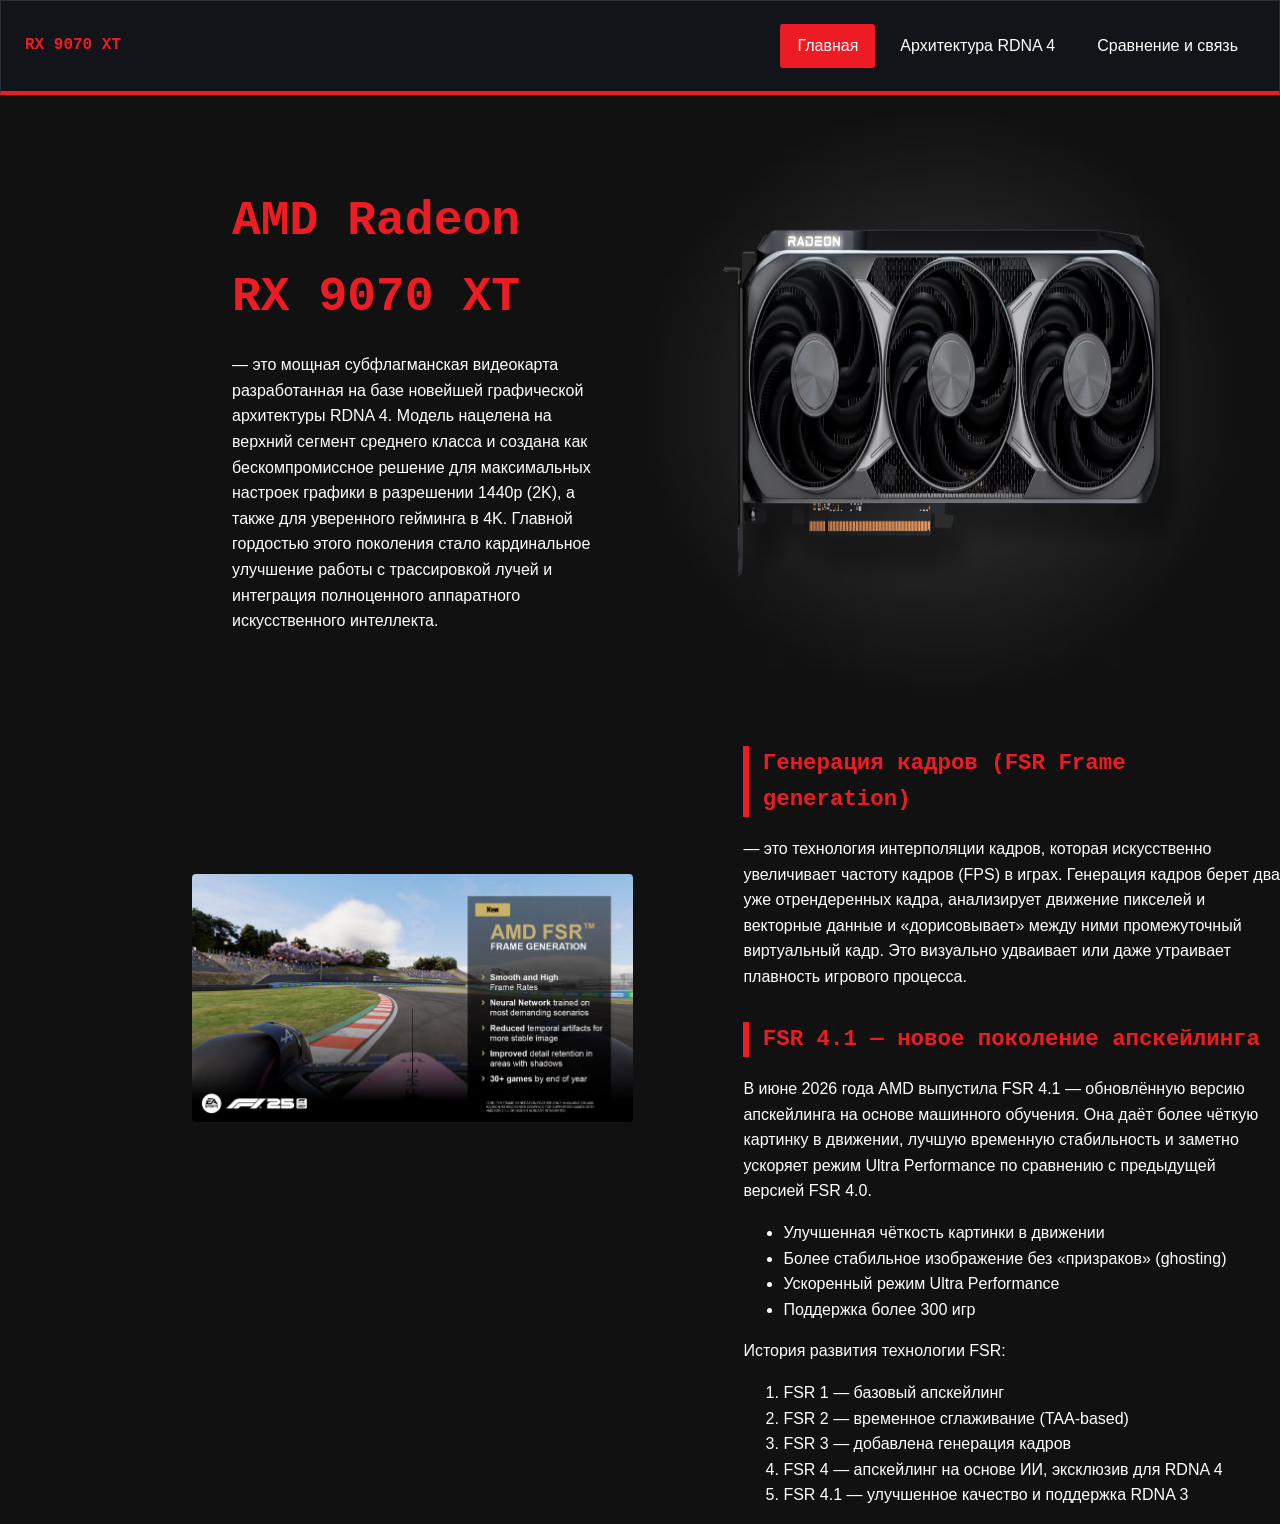
==== index.html @ 995c96e2 "Add files via upload" ====
<!DOCTYPE html>
<html lang="en">
<head>
    <meta charset="UTF-8">
    <meta name="viewport" content="width=device-width, initial-scale=1.0">
    <title>Document</title>
    <link rel="stylesheet" href="css/style.css">
</head>
<body>
    <header class="site-header">
    <p class="brand">RX 9070 XT</p>
    <nav class="main-nav" >
      <ul>
        <li><a class="nav-link active" href="index.html" aria-current="page">Главная</a></li>
        <li><a class="nav-link" href="about.html">Архитектура RDNA 4</a></li>
        <li><a class="nav-link" href="contact.html">Сравнение и связь</a></li>
      </ul>
    </nav>
  </header>
<main>
    <figure style="border:0 !important; outline:none !important; box-shadow:none !important; background:none !important; padding:0 !important;">
        <div class="figdiv">
            <h1 class = "figh1" id="hero-title">AMD Radeon RX 9070 XT</h1>
        <p class="lead">
      — это мощная субфлагманская видеокарта разработанная на базе новейшей графической архитектуры RDNA 4.
       Модель нацелена на верхний сегмент среднего класса и создана как бескомпромиссное 
       решение для максимальных настроек графики в разрешении 1440p (2K), а также для уверенного гейминга в 4K. Главной гордостью этого поколения стало кардинальное улучшение работы с 
      трассировкой лучей и интеграция полноценного аппаратного искусственного интеллекта. 
    </p>
</div>
    <img class="figimg" src="images/1.png" style="border:0 !important; outline:none !important; box-shadow:none !important;" alt="Radeon RX 9070 XT" >
    </figure>
    <div class="block2">
      <div class="block2img1">
        <img class="block2img" src="images/framegen1.jpg" alt="Слайд AMD FSR Frame Generation: плавные кадры,
         нейросеть, снижение артефактов, поддержка 30+ игр" style="border:0 !important; outline:none !important; box-shadow:none !important;" >
      </div>
      <div class="block2.1">
<h2>Генерация кадров (FSR Frame generation)</h2>
<p class="fsrfm">
   — это технология интерполяции кадров, 
   которая искусственно увеличивает частоту кадров (FPS) в играх. Генерация кадров берет два уже отрендеренных кадра, анализирует движение пикселей и векторные данные и «дорисовывает»
   между ними промежуточный виртуальный кадр. Это визуально удваивает или даже утраивает плавность игрового процесса.
</p>

<h2>FSR 4.1 — новое поколение апскейлинга</h2>
<p class="fsr">
  В июне 2026 года AMD выпустила FSR 4.1 — обновлённую версию апскейлинга
  на основе машинного обучения. Она даёт более чёткую картинку в движении,
  лучшую временную стабильность и заметно ускоряет режим Ultra Performance
  по сравнению с предыдущей версией FSR 4.0.
</p>

<ul>
  <li>Улучшенная чёткость картинки в движении</li>
  <li>Более стабильное изображение без «призраков» (ghosting)</li>
  <li>Ускоренный режим Ultra Performance</li>
  <li>Поддержка более 300 игр</li>
</ul>

<p>История развития технологии FSR:</p>
<ol>
  <li>FSR 1 — базовый апскейлинг</li>
  <li>FSR 2 — временное сглаживание (TAA-based)</li>
  <li>FSR 3 — добавлена генерация кадров</li>
  <li>FSR 4 — апскейлинг на основе ИИ, эксклюзив для RDNA 4</li>
  <li>FSR 4.1 — улучшенное качество и поддержка RDNA 3</li>
</ol>
</div>
</div>
</main>
</body>
</html>
---- css/style.css ----
body {
  margin: 0;               
              
  background-color: #111111;
  color: s;
  font-family: "Segoe UI", Tahoma, sans-serif;
  font-size: 100%;                
  line-height: 1.6;
}


.site-header {
  display: flex;
  flex-wrap: wrap;
  align-items: center;
  justify-content: space-between;
  gap: 1rem;
  padding: 1rem 1.5rem;
  background-color: #12141a;
  border: 1px solid #2a2e38;
  border-bottom: 4px solid rgb(237, 28, 36);
}

h1, h2, .brand {
  font-family: "Consolas", "Courier New", monospace;
  color: rgb(237, 28, 36);
  font-weight: 700;
}

h1 {
  font-size: 2.1rem;               /* rem: размер от корневого шрифта */
  text-align: center;
  margin: 1.5rem 0 0.5rem;
}

h2 {
  font-size: 1.4rem;
  text-align: left;
  border-left: 6px solid rgb(237, 28, 36);
  padding-left: 0.6em;             /* em: отступ зависит от размера h2 */
  margin-top: 2rem;
}

p {
  max-width: 70ch;
}

img {
  max-width: 100%;
  height: auto;
  border: 1px solid #2a2e38;
  border-radius: 4px;
  background-color: #12141a;
}

a {
  color: rgb(180, 20, 26);
}

.nav-link {
  display: block;
  padding: 0.5rem 1rem;
  text-decoration: none;           /* убираем подчёркивание */
  color: white;
  border: 1px solid transparent;
  border-radius: 3px;
}

.main-nav ul {
  display: flex;
  flex-wrap: wrap;
  gap: 0.5rem;
  list-style: none;
  margin: 0;
  padding: 0;
}

.lead {
    color: white;
    font-family: Georgia, 'Times New Roman',;

}

figure, figure img {
    outline: none !important;
    outline-width: 0 !important;
    box-shadow: none !important;
    display: flex
}

.figh1 {
    text-align: left;
    font-size: 300%;
    font-family: Georgia, 'Times New Roman',;
}

.figimg {
justify-content: center;
    display: flex;
    width: 50%;
    height: auto;
}

.figdiv {
    padding: 3rem;
    padding-left: 12rem;
}

.nav-link.active {
  background-color: rgb(237, 28, 36);
  color: white;
}


.fsrfm {
    color: white;
}

.fsr {
    color: white;
}

li {
    color: white;
}


p {
    color: white;
}

.block2img {
    width: 80%;
    height: auto;
}

.block2img1 {
    padding-top: 10rem;
    padding-left: 12rem;
    justify-content: center;
    width: 50%;
}

.block2 {
    display: flex;
}
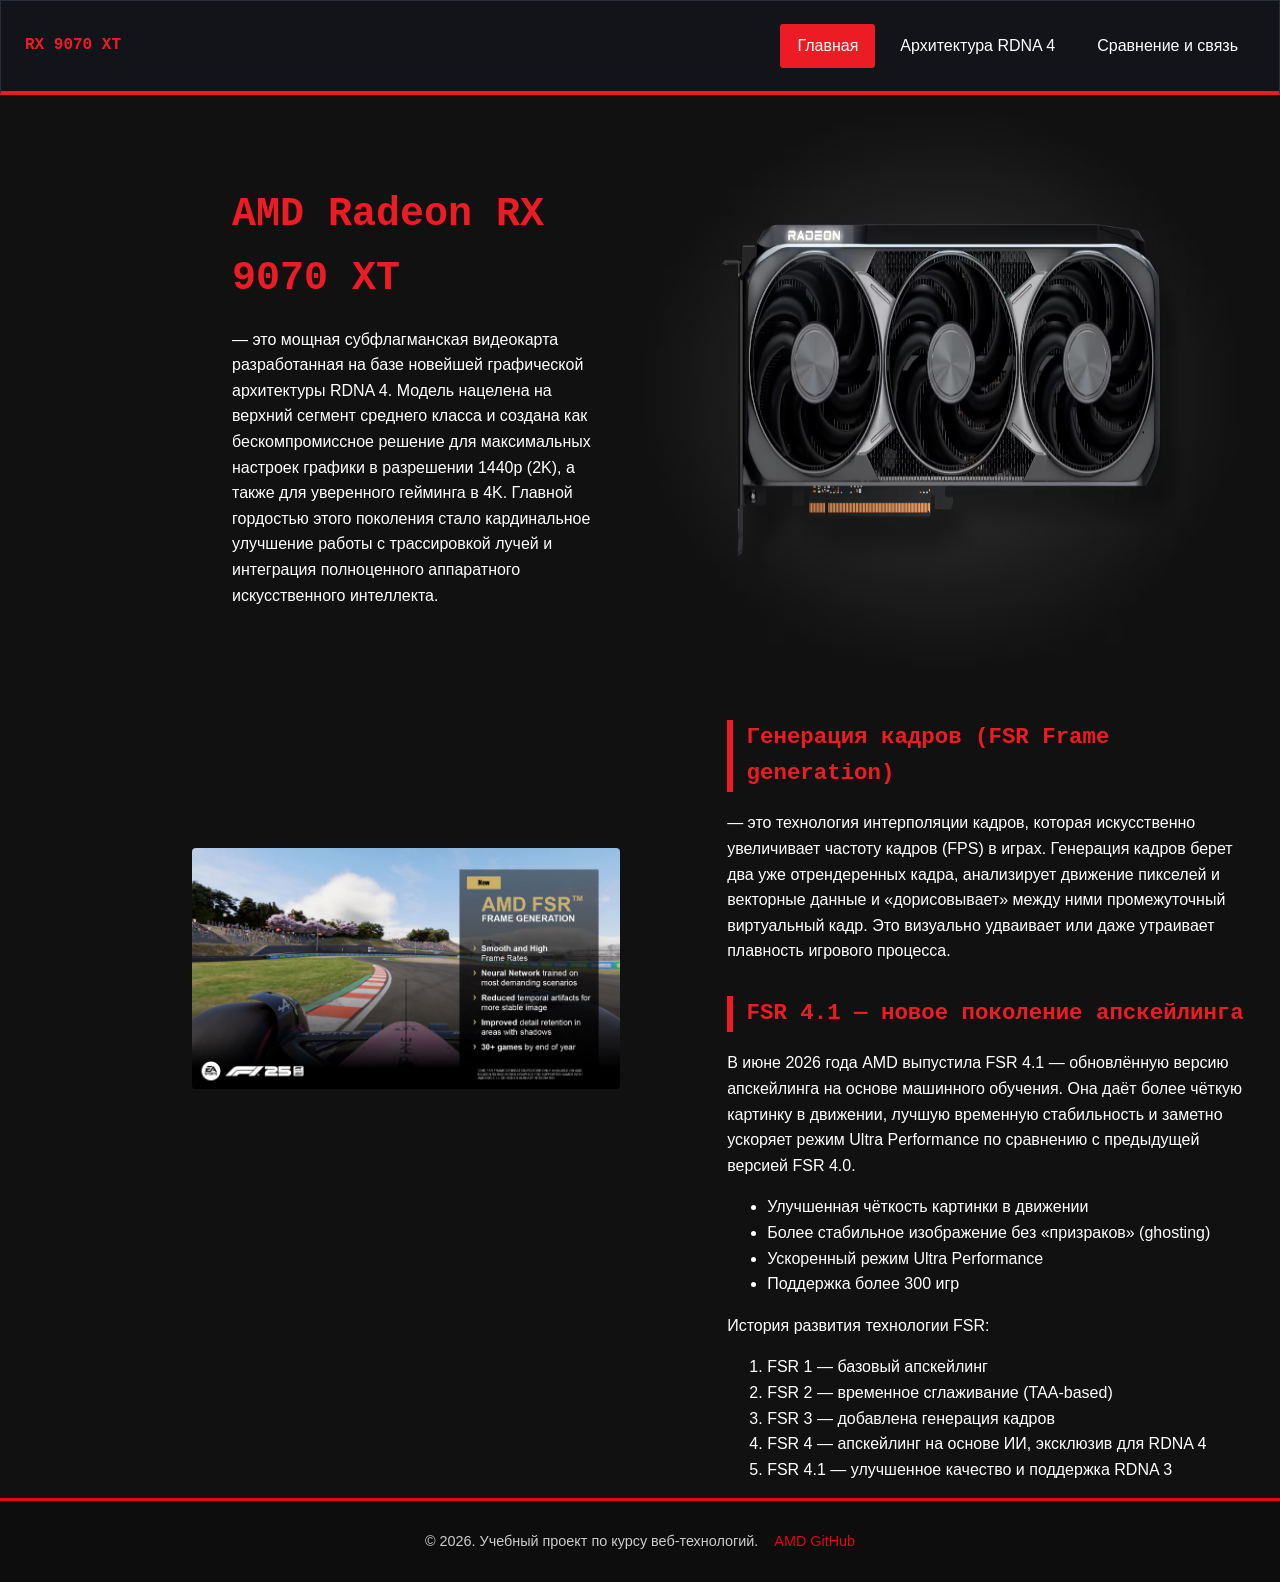
==== commit 5703ac2c: "Add files via upload" ====
--- a/index.html
+++ b/index.html
@@ -35,7 +35,7 @@
         <img class="block2img" src="images/framegen1.jpg" alt="Слайд AMD FSR Frame Generation: плавные кадры,
          нейросеть, снижение артефактов, поддержка 30+ игр" style="border:0 !important; outline:none !important; box-shadow:none !important;" >
       </div>
-      <div class="block2.1">
+      <div class="block21">
 <h2>Генерация кадров (FSR Frame generation)</h2>
 <p class="fsrfm">
    — это технология интерполяции кадров, 
@@ -69,5 +69,13 @@
 </div>
 </div>
 </main>
+<footer>
+  <p>&copy; 2026. Учебный проект по курсу веб-технологий.</p>
+  <p>
+    <p>
+     <a href="https://www.amd.com" target="_blank" rel="noopener" style="padding-left: 1rem;">AMD</a>
+      <a href="https://github.com/leantt32114/Assignment1WEB/settings/pages" target="_blank" rel="noopener">GitHub</a>
+      </p>
+</footer>
 </body>
 </html>
--- a/css/style.css
+++ b/css/style.css
@@ -90,7 +90,7 @@
 
 .figh1 {
     text-align: left;
-    font-size: 300%;
+    font-size: 250%;
     font-family: Georgia, 'Times New Roman',;
 }
 
@@ -143,4 +143,34 @@
 
 .block2 {
     display: flex;
+}
+
+.block21 {
+    padding-right: 2rem;
+}
+
+footer {
+  background-color: #0d0d0d;
+  border-top: 3px solid #e30613;
+  padding: 1.5rem 2rem;
+  text-align: center;
+  display: flex;
+  justify-content: center;
+}
+
+footer p {
+  color: #cccccc;
+  font-size: 0.9rem;
+  margin: 0.3rem 0;
+}
+
+footer a {
+  color: #e30613;
+  text-decoration: none;
+
+}
+
+footer a:hover {
+  color: #ffffff;
+  text-decoration: underline;
 }
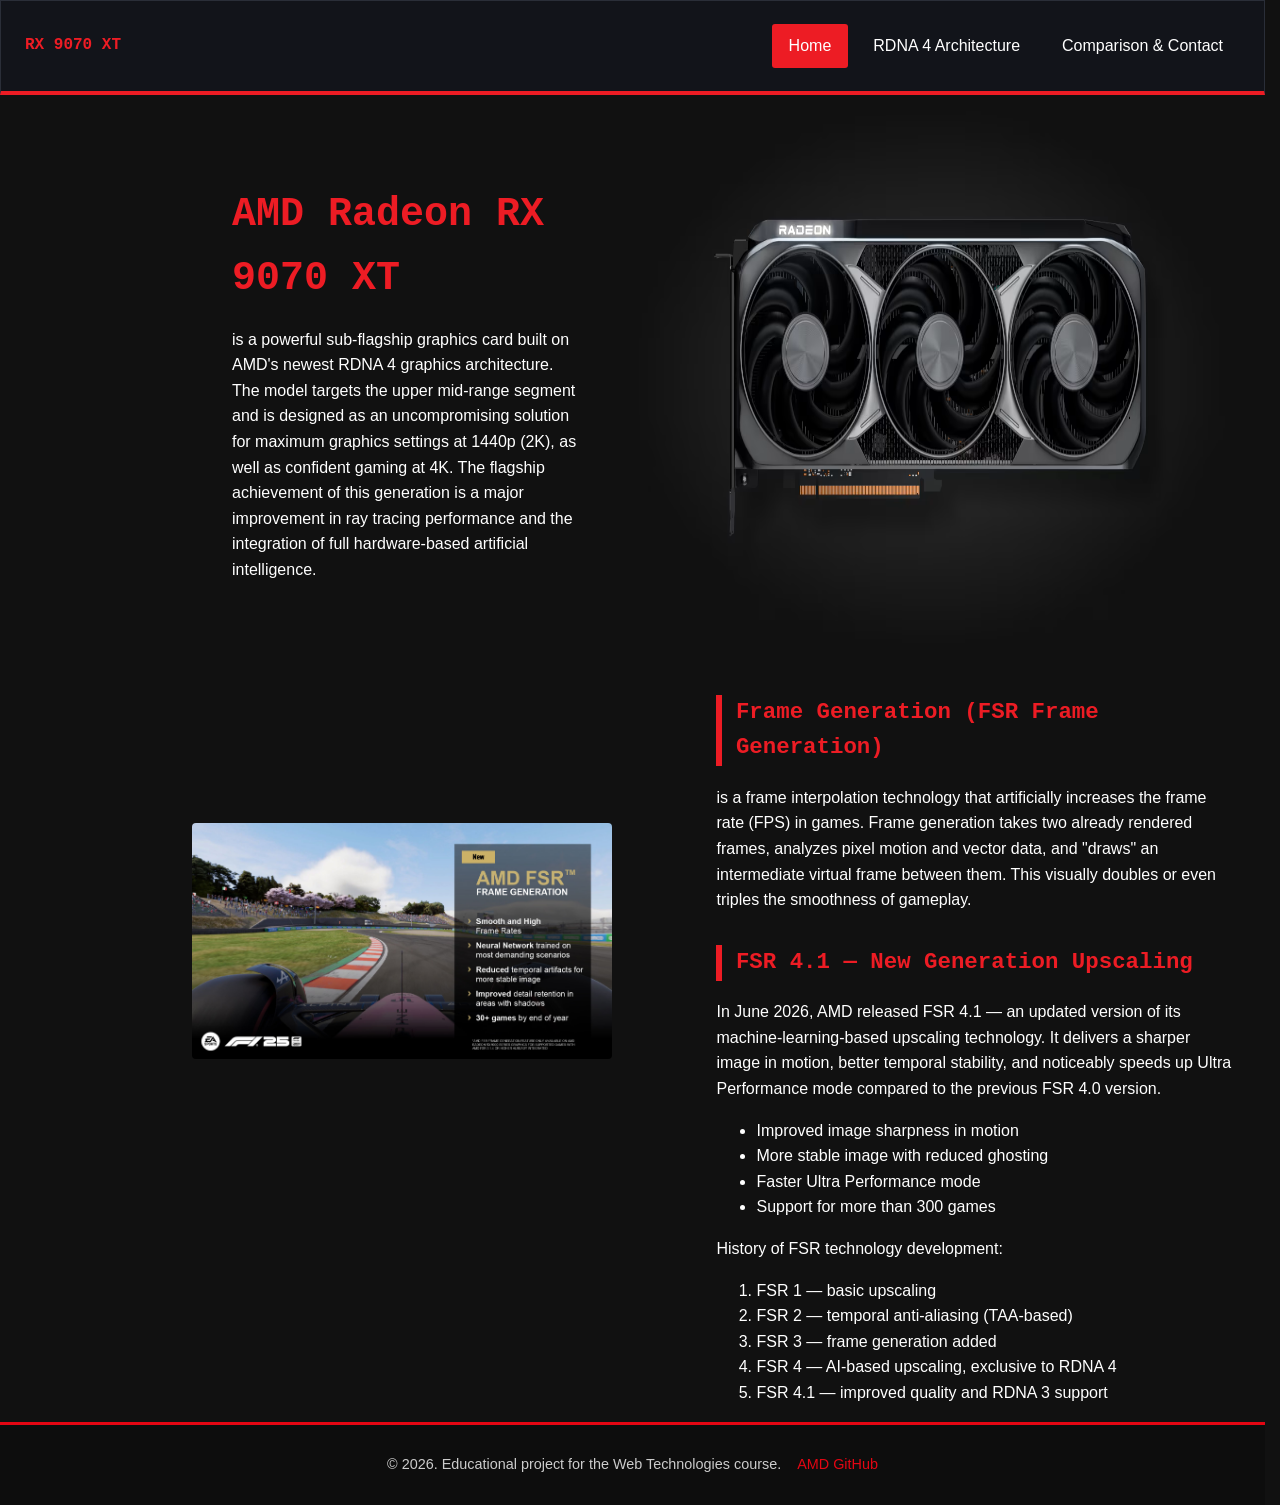
==== commit bcef53db: "Add files via upload" ====
--- a/index.html
+++ b/index.html
@@ -1,81 +1,84 @@
-<!DOCTYPE html>
-<html lang="en">
-<head>
-    <meta charset="UTF-8">
-    <meta name="viewport" content="width=device-width, initial-scale=1.0">
-    <title>Document</title>
-    <link rel="stylesheet" href="css/style.css">
-</head>
-<body>
-    <header class="site-header">
-    <p class="brand">RX 9070 XT</p>
-    <nav class="main-nav" >
-      <ul>
-        <li><a class="nav-link active" href="index.html" aria-current="page">Главная</a></li>
-        <li><a class="nav-link" href="about.html">Архитектура RDNA 4</a></li>
-        <li><a class="nav-link" href="contact.html">Сравнение и связь</a></li>
-      </ul>
-    </nav>
-  </header>
-<main>
-    <figure style="border:0 !important; outline:none !important; box-shadow:none !important; background:none !important; padding:0 !important;">
-        <div class="figdiv">
-            <h1 class = "figh1" id="hero-title">AMD Radeon RX 9070 XT</h1>
-        <p class="lead">
-      — это мощная субфлагманская видеокарта разработанная на базе новейшей графической архитектуры RDNA 4.
-       Модель нацелена на верхний сегмент среднего класса и создана как бескомпромиссное 
-       решение для максимальных настроек графики в разрешении 1440p (2K), а также для уверенного гейминга в 4K. Главной гордостью этого поколения стало кардинальное улучшение работы с 
-      трассировкой лучей и интеграция полноценного аппаратного искусственного интеллекта. 
-    </p>
-</div>
-    <img class="figimg" src="images/1.png" style="border:0 !important; outline:none !important; box-shadow:none !important;" alt="Radeon RX 9070 XT" >
-    </figure>
-    <div class="block2">
-      <div class="block2img1">
-        <img class="block2img" src="images/framegen1.jpg" alt="Слайд AMD FSR Frame Generation: плавные кадры,
-         нейросеть, снижение артефактов, поддержка 30+ игр" style="border:0 !important; outline:none !important; box-shadow:none !important;" >
-      </div>
-      <div class="block21">
-<h2>Генерация кадров (FSR Frame generation)</h2>
-<p class="fsrfm">
-   — это технология интерполяции кадров, 
-   которая искусственно увеличивает частоту кадров (FPS) в играх. Генерация кадров берет два уже отрендеренных кадра, анализирует движение пикселей и векторные данные и «дорисовывает»
-   между ними промежуточный виртуальный кадр. Это визуально удваивает или даже утраивает плавность игрового процесса.
-</p>
-
-<h2>FSR 4.1 — новое поколение апскейлинга</h2>
-<p class="fsr">
-  В июне 2026 года AMD выпустила FSR 4.1 — обновлённую версию апскейлинга
-  на основе машинного обучения. Она даёт более чёткую картинку в движении,
-  лучшую временную стабильность и заметно ускоряет режим Ultra Performance
-  по сравнению с предыдущей версией FSR 4.0.
-</p>
-
-<ul>
-  <li>Улучшенная чёткость картинки в движении</li>
-  <li>Более стабильное изображение без «призраков» (ghosting)</li>
-  <li>Ускоренный режим Ultra Performance</li>
-  <li>Поддержка более 300 игр</li>
-</ul>
-
-<p>История развития технологии FSR:</p>
-<ol>
-  <li>FSR 1 — базовый апскейлинг</li>
-  <li>FSR 2 — временное сглаживание (TAA-based)</li>
-  <li>FSR 3 — добавлена генерация кадров</li>
-  <li>FSR 4 — апскейлинг на основе ИИ, эксклюзив для RDNA 4</li>
-  <li>FSR 4.1 — улучшенное качество и поддержка RDNA 3</li>
-</ol>
-</div>
-</div>
-</main>
-<footer>
-  <p>&copy; 2026. Учебный проект по курсу веб-технологий.</p>
-  <p>
-    <p>
-     <a href="https://www.amd.com" target="_blank" rel="noopener" style="padding-left: 1rem;">AMD</a>
-      <a href="https://github.com/leantt32114/Assignment1WEB/settings/pages" target="_blank" rel="noopener">GitHub</a>
-      </p>
-</footer>
-</body>
-</html>+<!DOCTYPE html>
+<html lang="en">
+<head>
+    <meta charset="UTF-8">
+    <meta name="viewport" content="width=device-width, initial-scale=1.0">
+    <title>AMD Radeon RX 9070 XT — Overview</title>
+    <link rel="stylesheet" href="css/style.css">
+</head>
+<body>
+    <header class="site-header">
+    <p class="brand">RX 9070 XT</p>
+    <nav class="main-nav" >
+      <ul>
+        <li><a class="nav-link active" href="index.html" aria-current="page">Home</a></li>
+        <li><a class="nav-link" href="about.html">RDNA 4 Architecture</a></li>
+        <li><a class="nav-link" href="contact.html">Comparison &amp; Contact</a></li>
+      </ul>
+    </nav>
+  </header>
+<main>
+    <figure class="hero-figure">
+        <div class="figdiv">
+            <h1 class="figh1" id="hero-title">AMD Radeon RX 9070 XT</h1>
+        <p class="lead">
+      is a powerful sub-flagship graphics card built on AMD's newest RDNA 4
+       graphics architecture. The model targets the upper mid-range segment
+       and is designed as an uncompromising solution for maximum graphics
+       settings at 1440p (2K), as well as confident gaming at 4K. The
+       flagship achievement of this generation is a major improvement in
+       ray tracing performance and the integration of full hardware-based
+       artificial intelligence.
+    </p>
+</div>
+    <img class="figimg" src="images/1.png" alt="Radeon RX 9070 XT" style="border: none;">
+    </figure>
+    <div class="block2">
+      <div class="block2img1">
+        <img class="block2img" src="images/framegen1.jpg" alt="AMD FSR Frame Generation slide: smooth frame rates, neural network, reduced artifacts, support for 30+ games" style="border: none;">
+      </div>
+      <div class="block21">
+<h2>Frame Generation (FSR Frame Generation)</h2>
+<p class="fsrfm">
+   is a frame interpolation technology that artificially increases the
+   frame rate (FPS) in games. Frame generation takes two already rendered
+   frames, analyzes pixel motion and vector data, and "draws" an
+   intermediate virtual frame between them. This visually doubles or even
+   triples the smoothness of gameplay.
+</p>
+
+<h2>FSR 4.1 — New Generation Upscaling</h2>
+<p class="fsr">
+  In June 2026, AMD released FSR 4.1 — an updated version of its
+  machine-learning-based upscaling technology. It delivers a sharper
+  image in motion, better temporal stability, and noticeably speeds up
+  Ultra Performance mode compared to the previous FSR 4.0 version.
+</p>
+
+<ul>
+  <li>Improved image sharpness in motion</li>
+  <li>More stable image with reduced ghosting</li>
+  <li>Faster Ultra Performance mode</li>
+  <li>Support for more than 300 games</li>
+</ul>
+
+<p>History of FSR technology development:</p>
+<ol>
+  <li>FSR 1 — basic upscaling</li>
+  <li>FSR 2 — temporal anti-aliasing (TAA-based)</li>
+  <li>FSR 3 — frame generation added</li>
+  <li>FSR 4 — AI-based upscaling, exclusive to RDNA 4</li>
+  <li>FSR 4.1 — improved quality and RDNA 3 support</li>
+</ol>
+</div>
+</div>
+</main>
+<footer>
+  <p>&copy; 2026. Educational project for the Web Technologies course.</p>
+  <p>
+     <a class="footer-link" href="https://www.amd.com" target="_blank" rel="noopener" style="padding-left: 1rem;">AMD</a>
+      <a class="footer-link" href="https://leantt32114.github.io/Assignment1WEB/" target="_blank" rel="noopener">GitHub</a>
+  </p>
+</footer>
+</body>
+</html>
--- a/css/style.css
+++ b/css/style.css
@@ -167,10 +167,41 @@
 footer a {
   color: #e30613;
   text-decoration: none;
+  
 
 }
 
 footer a:hover {
   color: #ffffff;
   text-decoration: underline;
+}
+
+html {
+    overflow-y: scroll;
+  scrollbar-gutter: stable;
+}
+
+.ablock1p {
+    display: flex;
+}
+
+.ablock1 {
+    padding-left: 2rem;
+}
+
+.video-wrapper {
+  position: relative;
+  width: 100%;
+  aspect-ratio: 16 / 9;
+  margin: 1.5rem 0;
+}
+
+.video-wrapper iframe {
+  position: absolute;
+  top: 0;
+  left: 0;
+  width: 100%;
+  height: 100%;
+  border: none;
+  border-radius: 8px;
 }
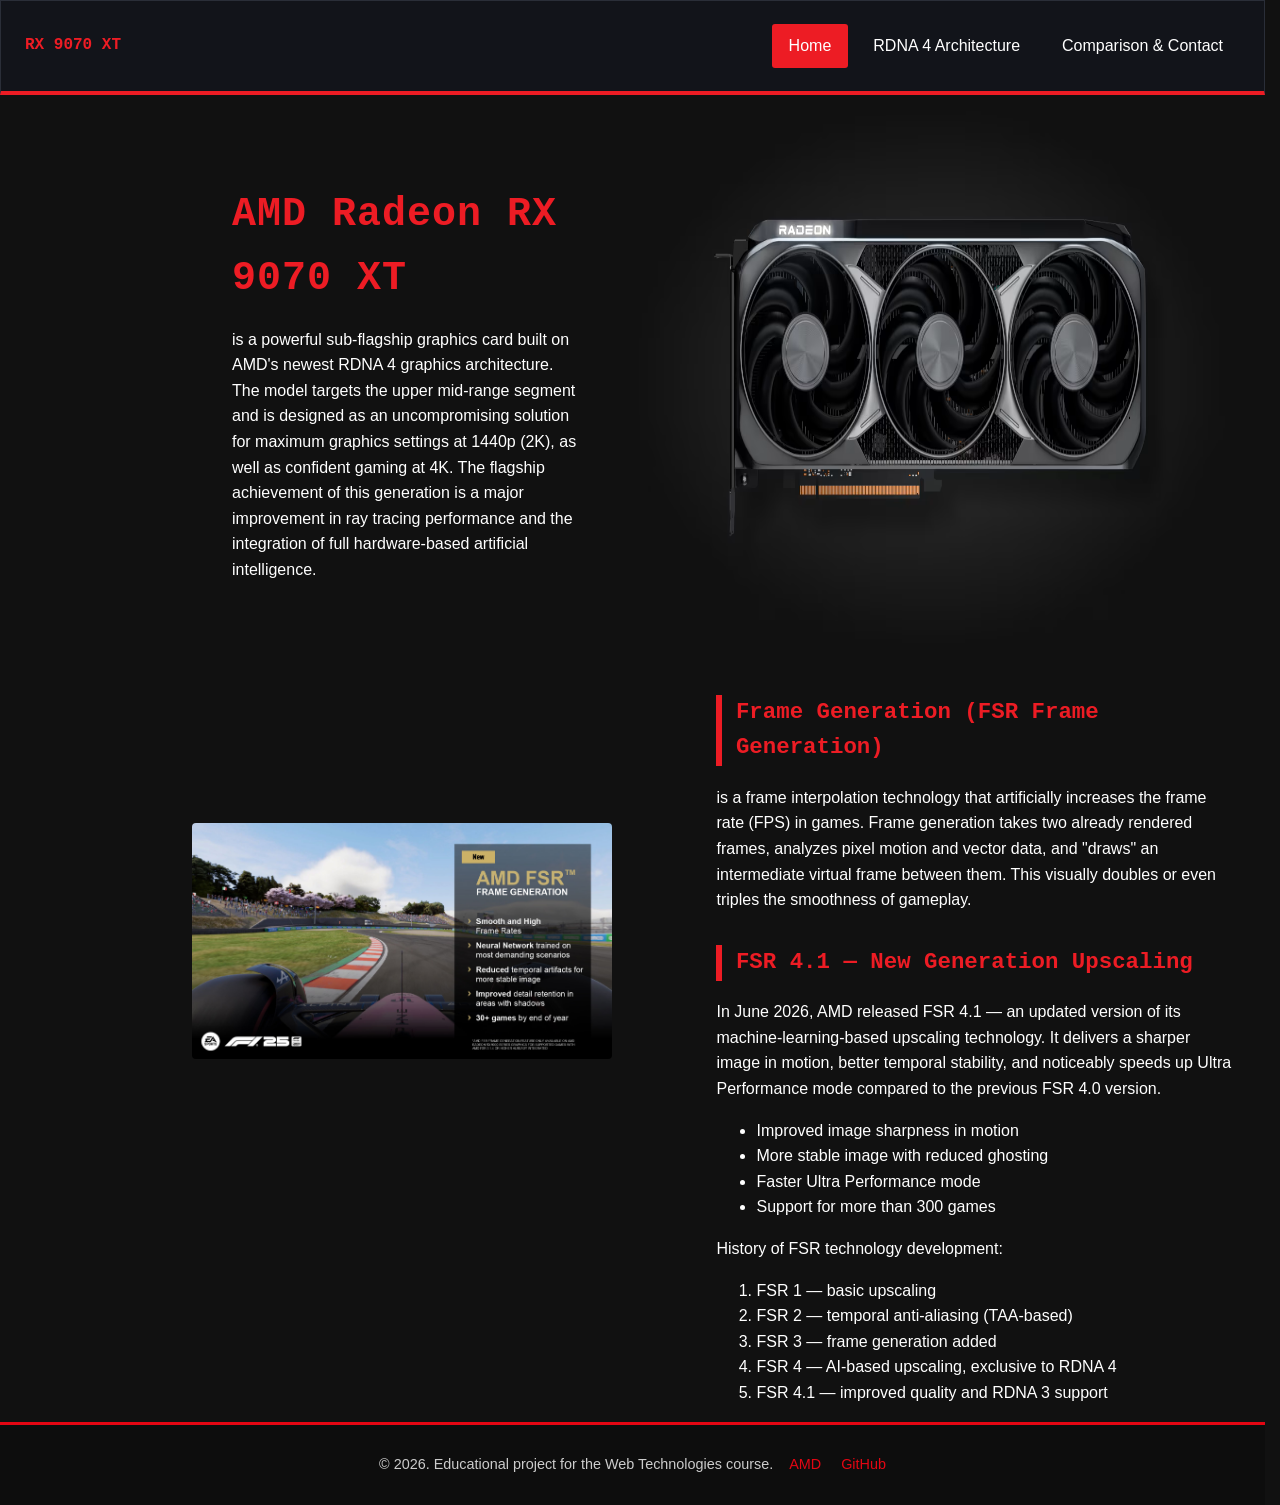
==== commit 2459ad93: "Add files via upload" ====
--- a/index.html
+++ b/index.html
@@ -3,7 +3,7 @@
 <head>
     <meta charset="UTF-8">
     <meta name="viewport" content="width=device-width, initial-scale=1.0">
-    <title>AMD Radeon RX 9070 XT — Overview</title>
+    <title>AMD Radeon RX 9070 XT - Overview</title>
     <link rel="stylesheet" href="css/style.css">
 </head>
 <body>
@@ -31,11 +31,11 @@
        artificial intelligence.
     </p>
 </div>
-    <img class="figimg" src="images/1.png" alt="Radeon RX 9070 XT" style="border: none;">
+    <img class="figimg" src="images/1.png" alt="Radeon RX 9070 XT">
     </figure>
     <div class="block2">
       <div class="block2img1">
-        <img class="block2img" src="images/framegen1.jpg" alt="AMD FSR Frame Generation slide: smooth frame rates, neural network, reduced artifacts, support for 30+ games" style="border: none;">
+        <img class="block2img" src="images/framegen1.jpg" alt="AMD FSR Frame Generation slide: smooth frame rates, neural network, reduced artifacts, support for 30+ games">
       </div>
       <div class="block21">
 <h2>Frame Generation (FSR Frame Generation)</h2>
@@ -76,7 +76,7 @@
 <footer>
   <p>&copy; 2026. Educational project for the Web Technologies course.</p>
   <p>
-     <a class="footer-link" href="https://www.amd.com" target="_blank" rel="noopener" style="padding-left: 1rem;">AMD</a>
+     <a class="footer-link" href="https://www.amd.com" target="_blank" rel="noopener">AMD</a>
       <a class="footer-link" href="https://leantt32114.github.io/Assignment1WEB/" target="_blank" rel="noopener">GitHub</a>
   </p>
 </footer>
--- a/css/style.css
+++ b/css/style.css
@@ -1,207 +1,345 @@
-body {
-  margin: 0;               
-              
-  background-color: #111111;
-  color: s;
-  font-family: "Segoe UI", Tahoma, sans-serif;
-  font-size: 100%;                
-  line-height: 1.6;
-}
-
-
-.site-header {
-  display: flex;
-  flex-wrap: wrap;
-  align-items: center;
-  justify-content: space-between;
-  gap: 1rem;
-  padding: 1rem 1.5rem;
-  background-color: #12141a;
-  border: 1px solid #2a2e38;
-  border-bottom: 4px solid rgb(237, 28, 36);
-}
-
-h1, h2, .brand {
-  font-family: "Consolas", "Courier New", monospace;
-  color: rgb(237, 28, 36);
-  font-weight: 700;
-}
-
-h1 {
-  font-size: 2.1rem;               /* rem: размер от корневого шрифта */
-  text-align: center;
-  margin: 1.5rem 0 0.5rem;
-}
-
-h2 {
-  font-size: 1.4rem;
-  text-align: left;
-  border-left: 6px solid rgb(237, 28, 36);
-  padding-left: 0.6em;             /* em: отступ зависит от размера h2 */
-  margin-top: 2rem;
-}
-
-p {
-  max-width: 70ch;
-}
-
-img {
-  max-width: 100%;
-  height: auto;
-  border: 1px solid #2a2e38;
-  border-radius: 4px;
-  background-color: #12141a;
-}
-
-a {
-  color: rgb(180, 20, 26);
-}
-
-.nav-link {
-  display: block;
-  padding: 0.5rem 1rem;
-  text-decoration: none;           /* убираем подчёркивание */
-  color: white;
-  border: 1px solid transparent;
-  border-radius: 3px;
-}
-
-.main-nav ul {
-  display: flex;
-  flex-wrap: wrap;
-  gap: 0.5rem;
-  list-style: none;
-  margin: 0;
-  padding: 0;
-}
-
-.lead {
-    color: white;
-    font-family: Georgia, 'Times New Roman',;
-
-}
-
-figure, figure img {
-    outline: none !important;
-    outline-width: 0 !important;
-    box-shadow: none !important;
-    display: flex
-}
-
-.figh1 {
-    text-align: left;
-    font-size: 250%;
-    font-family: Georgia, 'Times New Roman',;
-}
-
-.figimg {
-justify-content: center;
-    display: flex;
-    width: 50%;
-    height: auto;
-}
-
-.figdiv {
-    padding: 3rem;
-    padding-left: 12rem;
-}
-
-.nav-link.active {
-  background-color: rgb(237, 28, 36);
-  color: white;
-}
-
-
-.fsrfm {
-    color: white;
-}
-
-.fsr {
-    color: white;
-}
-
-li {
-    color: white;
-}
-
-
-p {
-    color: white;
-}
-
-.block2img {
-    width: 80%;
-    height: auto;
-}
-
-.block2img1 {
-    padding-top: 10rem;
-    padding-left: 12rem;
-    justify-content: center;
-    width: 50%;
-}
-
-.block2 {
-    display: flex;
-}
-
-.block21 {
-    padding-right: 2rem;
-}
-
-footer {
-  background-color: #0d0d0d;
-  border-top: 3px solid #e30613;
-  padding: 1.5rem 2rem;
-  text-align: center;
-  display: flex;
-  justify-content: center;
-}
-
-footer p {
-  color: #cccccc;
-  font-size: 0.9rem;
-  margin: 0.3rem 0;
-}
-
-footer a {
-  color: #e30613;
-  text-decoration: none;
-  
-
-}
-
-footer a:hover {
-  color: #ffffff;
-  text-decoration: underline;
-}
-
-html {
-    overflow-y: scroll;
-  scrollbar-gutter: stable;
-}
-
-.ablock1p {
-    display: flex;
-}
-
-.ablock1 {
-    padding-left: 2rem;
-}
-
-.video-wrapper {
-  position: relative;
-  width: 100%;
-  aspect-ratio: 16 / 9;
-  margin: 1.5rem 0;
-}
-
-.video-wrapper iframe {
-  position: absolute;
-  top: 0;
-  left: 0;
-  width: 100%;
-  height: 100%;
-  border: none;
-  border-radius: 8px;
-}+body {
+  margin: 0;
+  background-color: #111111;
+  color: white;
+  font-family: "Segoe UI", Tahoma, sans-serif;
+  font-size: 100%;
+  line-height: 1.6;
+}
+
+.site-header {
+  display: flex;
+  flex-wrap: wrap;
+  align-items: center;
+  justify-content: space-between;
+  gap: 1rem;
+  padding: 1rem 1.5rem;
+  background-color: #12141a;
+  border: 1px solid #2a2e38;
+  border-bottom: 4px solid rgb(237, 28, 36);
+}
+
+h1, h2, .brand {
+  font-family: "Consolas", "Courier New", monospace;
+  color: rgb(237, 28, 36);
+  font-weight: 700;
+}
+
+h1 {
+  font-size: 2.1rem;
+  text-align: center;
+  margin: 1.5rem 0 0.5rem;
+}
+
+h2 {
+  font-size: 1.4rem;
+  text-align: left;
+  border-left: 6px solid rgb(237, 28, 36);
+  padding-left: 0.6em;
+  margin-top: 2rem;
+}
+
+p {
+  max-width: 70ch;
+  color: white;
+}
+
+img {
+  max-width: 100%;
+  height: auto;
+  border: 1px solid #2a2e38;
+  border-radius: 4px;
+  background-color: #12141a;
+}
+
+a {
+  color: rgb(180, 20, 26);
+}
+
+.nav-link {
+  display: block;
+  padding: 0.5rem 1rem;
+  text-decoration: none;
+  color: white;
+  border: 1px solid transparent;
+  border-radius: 3px;
+}
+
+.nav-link:hover {
+  background-color: rgb(237, 28, 36);
+  color: white;
+  transform: translateY(-2px);
+}
+
+.nav-link.active {
+  background-color: rgb(237, 28, 36);
+  color: white;
+}
+
+.main-nav ul {
+  display: flex;
+  flex-wrap: wrap;
+  gap: 0.5rem;
+  list-style: none;
+  margin: 0;
+  padding: 0;
+}
+
+.lead {
+  color: white;
+  font-family: "Segoe UI", Tahoma, sans-serif;
+}
+
+figure, figure img {
+  outline: none !important;
+  outline-width: 0 !important;
+  box-shadow: none !important;
+  display: flex;
+}
+
+.figh1 {
+  text-align: left;
+  font-size: 250%;
+}
+
+#hero-title {
+  letter-spacing: 1px;
+}
+
+.figimg {
+  justify-content: center;
+  display: flex;
+  width: 50%;
+  height: auto;
+  border: none;
+}
+
+.figdiv {
+  padding: 3rem;
+  padding-left: 12rem;
+}
+
+.fsrfm {
+  color: white;
+}
+
+.fsr {
+  color: white;
+}
+
+li {
+  color: white;
+}
+
+.block2img {
+  width: 80%;
+  height: auto;
+  border: none;
+}
+
+.block2img1 {
+  padding-top: 10rem;
+  padding-left: 12rem;
+  justify-content: center;
+  width: 50%;
+}
+
+.block2 {
+  display: flex;
+}
+
+.block21 {
+  padding-right: 2rem;
+}
+
+footer {
+  background-color: #0d0d0d;
+  border-top: 3px solid #e30613;
+  padding: 1.5rem 2rem;
+  text-align: center;
+  display: flex;
+  justify-content: center;
+}
+
+footer p {
+  color: #cccccc;
+  font-size: 0.9rem;
+  margin: 0.3rem 0;
+}
+
+footer a {
+  color: #e30613;
+  text-decoration: none;
+}
+
+footer a:hover {
+  color: #ffffff;
+  text-decoration: underline;
+}
+
+.footer-link {
+  margin-left: 1rem;
+}
+
+html {
+  overflow-y: scroll;
+  scrollbar-gutter: stable;
+}
+
+
+.ablock1 {
+  display: flex;
+  padding-left: 2rem;
+}
+
+.ablock1p {
+  display: flex;
+}
+
+.imgablock {
+  display: flex;
+  justify-content: center;
+  align-items: center;
+}
+
+.arch-overview-img {
+  border: none;
+  width: 70%;
+  height: auto;
+}
+
+.timeline-list {
+  display: flex;
+  flex-wrap: wrap;
+  justify-content: center;
+  font-size: 80%;
+}
+
+.timeline-list li {
+  padding-right: 1rem;
+}
+
+.arch-figure {
+  justify-content: center;
+  align-items: center;
+}
+
+.arch-figure img {
+  border: none;
+}
+
+.quote-block {
+  margin: 0;
+}
+
+.quote-block p {
+  padding-left: 7rem;
+}
+
+.quote-block footer {
+  display: block;
+  background-color: transparent;
+  border: none;
+  margin-top: 0.5rem;
+  padding-left: 7rem;
+  font-size: 0.9rem;
+  color: #cccccc;
+}
+
+.video-center {
+  display: flex;
+  justify-content: center;
+}
+
+.video-wrapper {
+  position: relative;
+  width: 100%;
+  aspect-ratio: 16 / 9;
+  margin: 1.5rem 0;
+}
+
+.video-wrapper iframe {
+  position: absolute;
+  top: 0;
+  left: 0;
+  width: 100%;
+  height: 100%;
+  border: none;
+  border-radius: 8px;
+}
+
+
+table {
+  width: calc(100% - 10rem);
+  margin: 1.5rem 0 1.5rem 10rem;
+  border-collapse: collapse;
+  color: white;
+}
+
+caption {
+  font-weight: bold;
+  margin-bottom: 0.5rem;
+  text-align: left;
+}
+
+th, td {
+  padding: 0.6rem 1rem;
+  border: 1px solid #2a2e38;
+  text-align: left;
+}
+
+thead th {
+  background-color: #12141a;
+  color: rgb(237, 28, 36);
+}
+
+tbody tr:nth-child(even) {
+  background-color: #181a20;
+}
+
+tfoot {
+  font-style: italic;
+  color: #cccccc;
+}
+
+@media (max-width: 700px) {
+  table {
+    margin-left: 1rem;
+    width: calc(100% - 1rem);
+  }
+}
+
+
+fieldset {
+  border: 1px solid #2a2e38;
+  border-radius: 6px;
+  padding: 1rem 1.5rem;
+  margin-bottom: 1.5rem;
+}
+
+legend {
+  color: rgb(237, 28, 36);
+  padding: 0 0.5rem;
+  font-weight: bold;
+}
+
+input:focus,
+textarea:focus {
+  outline: none;
+  border: 2px solid rgb(237, 28, 36);
+  background-color: #1a1c22;
+}
+
+button[type="submit"] {
+  background-color: rgb(237, 28, 36);
+  color: white;
+  border: none;
+  padding: 0.7rem 1.5rem;
+  border-radius: 4px;
+  cursor: pointer;
+  font-size: 1rem;
+}
+
+button[type="submit"]:hover {
+  background-color: rgb(180, 20, 26);
+}
